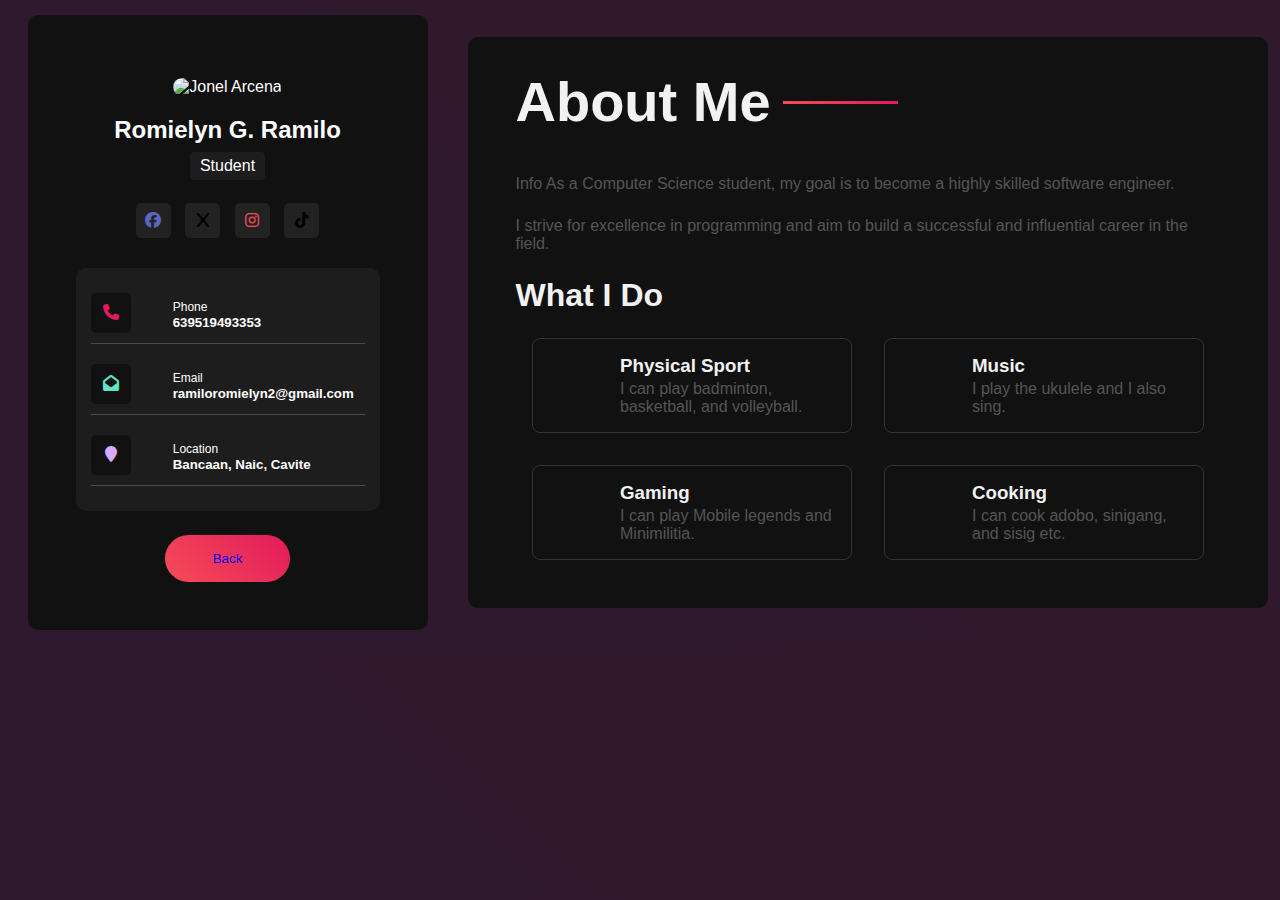
==== Romi.html @ 1d6df545 "Add files via upload" ====
<!DOCTYPE html>
<html lang="en">
<head>
    <meta charset="UTF-8">
    <meta name="viewport" content="width=device-width, initial-scale=1.0">
    <title>Romielyn G. Ramilo</title>
    <link rel="stylesheet" href="style.css">
    <link rel="stylesheet" href="https://cdnjs.cloudflare.com/ajax/libs/font-awesome/6.2.1/css/all.min.css">
</head>
<body>
    <div class="container">
        <div class="profile-card">
            <div class="profile-pic">
                <img src="Images/Romi.jpg" alt="Jonel Arcena">
            </div>
            <div class="profile-details">
                <div class="intro">
                    <h2>Romielyn G. Ramilo</h2>
                    <h4>Student</h4>
                    <div class="social">
                        <a href="https://www.facebook.com/romielyn.ramilo.17?mibextid=wwXIfr&rdid=5JtHAMn1LU031Cnv&share_url=https%3A%2F%2Fwww.facebook.com%2Fshare%2F1PYyDo4wPf%2F%3Fmibextid%3DwwXIfr#"><i class="fab fa-facebook" style="color: var(--blue);"></i></a>
                        <a href="https://x.com/i/flow/login?redirect_after_login=%2Fhome"><i class="fab fa-x" style="color: var(--black);"></i></a>
                        <a href="https://www.instagram.com/rmlmiel_/?igsh=bGR3a2cxZXF5dmYx&utm_source=qr&fbclid=IwY2xjawIDHqhleHRuA2FlbQIxMAABHfQ9GKLF3Fr39RYTb4Jhc5SPq8omBN19Lx5Smb1eCOWukV5GcTwfj6KSmA_aem_MVSkvGu_kiM0mV8dJO8axw#"><i class="fab fa-instagram" style="color: var(--dark-pink);"></i></a>
                        <a href="https://www.tiktok.com/@romieeeee_lyn?_t=ZS-8tOB8odOx0v&_r=1&fbclid=IwY2xjawIDHsBleHRuA2FlbQIxMAABHXsabgALaBGt94syJW2rWQiRvza4pyMsqK9WGlms3MJlBwgHMAInbOsmIg_aem_fh9WurIO9npz2pMNmNOIDg"><i class="fab fa-tiktok" style="color: var(--black);"></i></a>
                    </div>
                </div>
                <div class="contact-info">
                    <div class="row">
                        <div class="icon">
                            <i class="fa fa-phone" style="color: var(--dark-magenta);"></i>
                        </div>
                        <div class="content">
                            <span>Phone</span>
                            <h5>639519493353</h5>
                        </div>
                    </div>

                    <div class="row">
                        <div class="icon">
                            <i class="fa fa-envelope-open" style="color: var(--light-green);"></i>
                        </div>
                        <div class="content">
                            <span>Email</span>
                            <h5>ramiloromielyn2@gmail.com</h5>
                        </div>
                    </div>

                    <div class="row">
                        <div class="icon">
                            <i class="fa fa-map-marker" style="color: var(--light-purple);"></i>
                        </div>
                        <div class="content">
                            <span>Location</span>
                            <h5>Bancaan, Naic, Cavite</h5>
                        </div>
                    </div>

                </div>
                <button class="Back-btn"><a href="index.html">Back</a></button>
            </div>
        </div>

        <div class="about">
            <h1>About Me</h1>
            <p>Info As a Computer Science student, my goal is to become a highly skilled software engineer. 

            </p>

            <p>
                I strive for excellence in programming and aim to build a successful and influential career in the field.
            </p>
            <h2>What I Do <!DOCTYPE html></h2>
            <div class="work">
                <div class="workbox">
                    <div class="icon">
                        <img src="Images/PS.jpg" alt="">
                    </div>
                    <div class="desc">
                        <h3>Physical Sport</h3>
                        <p>I can play badminton, basketball, and volleyball.</p>
                    </div>
                </div>

                <div class="workbox">
                    <div class="icon">
                        <img src="Images/Music.jpg" alt="">
                    </div>
                    <div class="desc">
                        <h3>Music</h3>
                        <p> I play the ukulele and I also sing.</p>
                    </div>
                </div>

                <div class="workbox">
                    <div class="icon">
                        <img src="Images/Gaming.jpg" alt="">
                    </div>
                    <div class="desc">
                        <h3>Gaming</h3>
                        <p>I can play Mobile legends and Minimilitia.</p>
                    </div>
                </div>

                <div class="workbox">
                    <div class="icon">
                        <img src="Images/Cooking.png" alt="">
                    </div>
                    <div class="desc">
                        <h3>Cooking</h3>
                        <p>I can cook adobo, sinigang, and sisig etc.</p>
                    </div>
                </div>
            </div>
        </div>
    </div>
    
</body>
</html>
---- style.css ----
:root{
    --purple:#2F192E;
    --purple-light:#30192d;
    --dark-blue:#012677;
    --blue:#5c65c0;
    --skyblue:#00b4fc;
    --light-blue:#005bc5;
    --dark-pink:#f64c57;
    --dark-magenta:#e21b5a;
    --light-green:#61e2c2;
    --light-purple:#d9abff;
    --black:#000000;
}
*{
    box-sizing: border-box;
    padding: 0;
    margin: 0;
    text-decoration: none;
    font-family: poppins,sans-serif;
}
body{
    background: linear-gradient(45deg, var(--purple),var(--purple-light));
}
.container{
    display: flex;
    justify-content: space-around;
    align-items: center;
    min-height: 100%;
    width: 100%;
    flex-wrap: wrap;
    position: relative;
}
.profile-card{
    background: #111;
    width: 400px;
    padding: 3rem;
    border-radius: 10px;
    min-height: 400px;
    position: relative;
    color: #fff;
    margin: 15px;
    display: flex;
    justify-content: space-between;
    align-items: center;
    flex-direction: column;
}
.profile-card .profile-pic{
    margin-top: 15px;
    overflow: hidden;
}
.profile-card .profile-pic img{
    border-radius: 10px;
    width: 250px;
}
.profile-card .profile-details{
    display: flex;
    flex-direction: column;
    justify-content: flex-start;
    align-items: center;
    width: 100%;
}
.profile-details .intro{
    display: flex;
    justify-content: center;
    align-items: center;
    flex-direction: column;
}
.profile-details .intro h2{
    margin-top: 20px;
}
.profile-details .intro h4{
    background: #1d1d1d;
    font-weight: 400;
    border-radius: 4px;
    padding: 5px 10px;
    margin: 8px;
}
.profile-details .intro .social{
    margin-top: 10px;
    margin-bottom: 25px;
}
.profile-details .intro .social i{
    color: #ddd;
    font-size: 16px;
    background-color: #222;
    margin: 5px;
    height: 35px;
    width: 35px;
    line-height: 35px;
    text-align: center;
    border-radius: 5px;
    transition: 0.5s;
}
.profile-details .intro .social i:hover{
    transform: scale(1.2);
    border: 1px solid rgba(255, 255, 255, 0.3);
}
.profile-card .contact-info{
    background-color: #1d1d1d;
    padding: 15px;
    border-radius: 10px;
    width: 100%;
}
.profile-details .contact-info .row{
    display: flex;
    justify-content: space-between;
    align-items: center;
    border-bottom: 1px solid rgba(255, 255, 255, 0.2);
    padding: 10px 0;
    margin-bottom: 10px;
}
.contact-info .row .icon{
    height: 40px;
    width: 40px;
    line-height: 40px;
    border-radius: 5px;
    background-color: #111;
    text-align: center;
    color: #fff;
    transition: 0.5s;
}
.row .icon:hover{
    transform: scale(1.2);
    border: 1px solid rgba(255, 255, 255, 0.1);
}
.row .content{
    min-width: 70%;
}
.row .content span{
    font-size: 12px;
}
.Back-btn{
    background: linear-gradient(45deg, #f64c57,#e21b5a);
    color: #fff;
    padding: 1rem 3rem;
    border-radius: 30px;
    margin-top: 1.5rem;
    border: none;
}
.about{
    background-color: #111;
    max-width: 800px;
    padding: 2rem 3rem;
    border-radius: 10px;
}
.about h1{
    color: #f2f2f2;
    margin-bottom: 1.1rem;
    position: relative;
    display: inline-block;
    font-size: 3.5rem;
}
.about h1::after{
    position: absolute;
    content: "";
    top: 50%;
    right: -50%;
    width: 45%;
    height: 3px;
    background: linear-gradient(45deg, #f64c57,#e21b5a);
}
.about h2{
    color: #f2f2f2;
    font-size: 2rem;
    margin: 0.5rem 0;
}
.about p{
    color: #555;
    margin: 1.5rem 0;
}
.about .work{
    display: grid;
    grid-template-columns: 1fr 1fr;
    grid-template-rows: auto;
}
.work .workbox{
    display: flex;
    justify-content: space-between;
    border-radius: 8px;
    border: 1px solid #333;
    padding: 1rem;
    margin: 1rem;
}
.work .workbox .desc{
    width: 75%;
    color: #555;
}
.work .workbox .desc h3{
    color: #f2f2f2;
    margin-bottom: 3px;
}
.work .workbox .desc p{
    margin: 0px;
}

@media(max-width:768px)
{
    .about{
        width: 1005;
        max-width: 400px;
        padding: 1rem;
        margin: 1rem;
    }
    .about h1{
        font-size: 2.2rem;
    }
    .about .work{
        grid-template-columns: repeat(1.1fr);
        grid-template-rows: repeat(4,auto);
    }
}
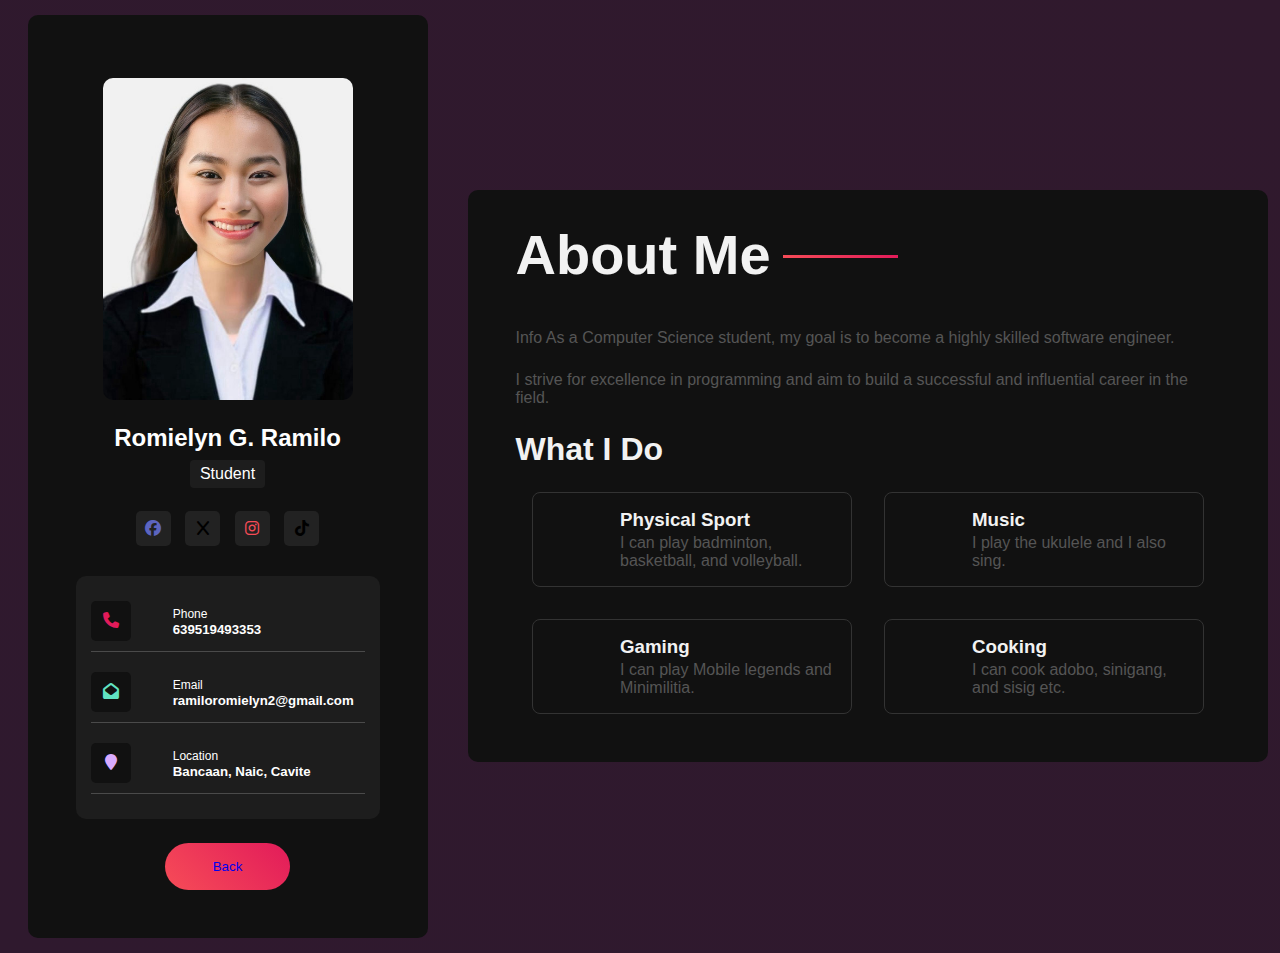
==== commit d8802cd1: "Update Romi.html" ====
--- a/Romi.html
+++ b/Romi.html
@@ -11,7 +11,7 @@
     <div class="container">
         <div class="profile-card">
             <div class="profile-pic">
-                <img src="Images/Romi.jpg" alt="Jonel Arcena">
+                <img src="Romi.jpg" alt="Jonel Arcena">
             </div>
             <div class="profile-details">
                 <div class="intro">
@@ -115,4 +115,4 @@
     </div>
     
 </body>
-</html>+</html>
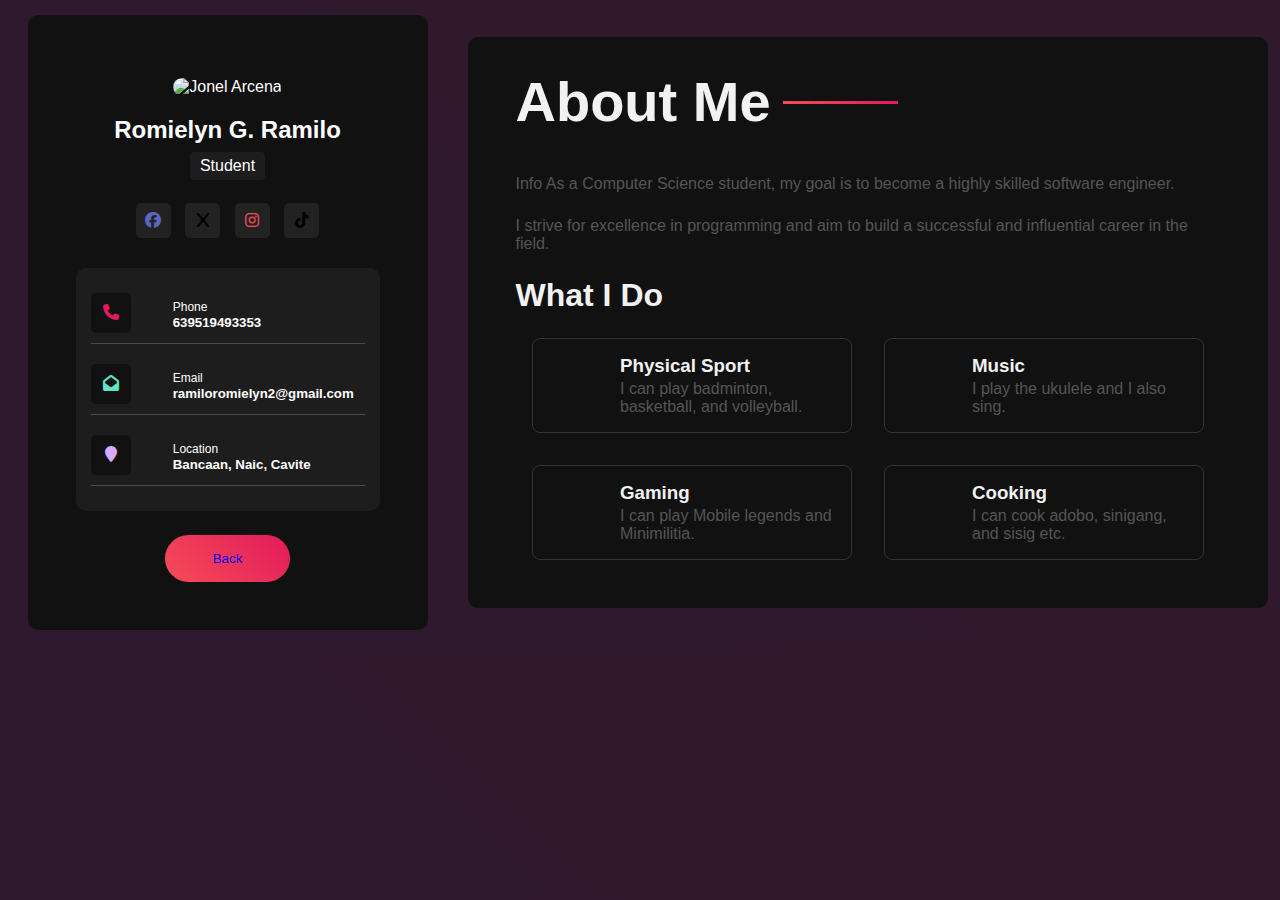
==== commit 8a02d6ca: "Update Romi.html" ====
--- a/Romi.html
+++ b/Romi.html
@@ -11,7 +11,7 @@
     <div class="container">
         <div class="profile-card">
             <div class="profile-pic">
-                <img src="Romi.jpg" alt="Jonel Arcena">
+                <img src="Images/Romi.jpg" alt="Jonel Arcena">
             </div>
             <div class="profile-details">
                 <div class="intro">
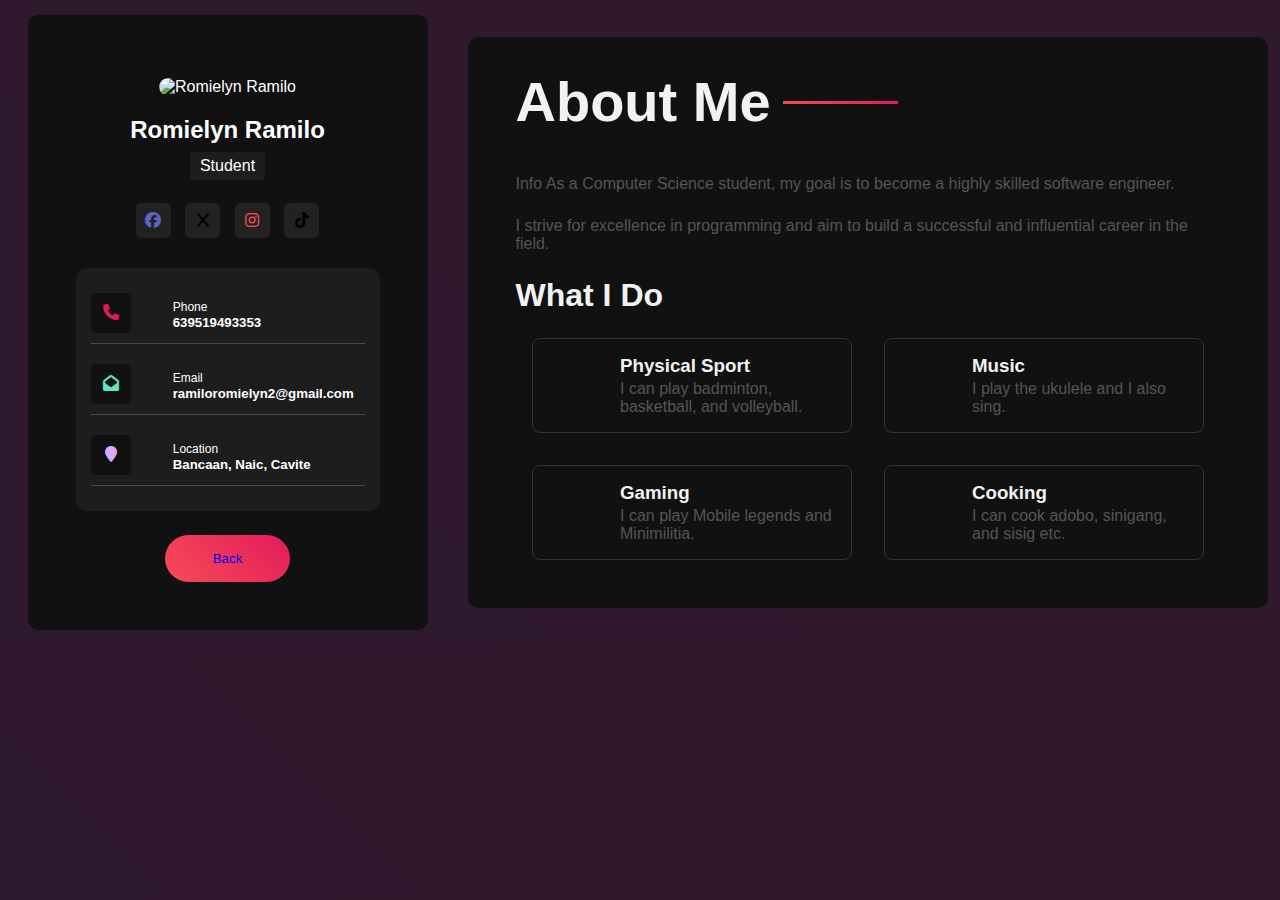
==== commit 380a6282: "Add files via upload" ====
--- a/Romi.html
+++ b/Romi.html
@@ -11,11 +11,11 @@
     <div class="container">
         <div class="profile-card">
             <div class="profile-pic">
-                <img src="Images/Romi.jpg" alt="Jonel Arcena">
+                <img src="Images/Romi.jpg" alt="Romielyn Ramilo">
             </div>
             <div class="profile-details">
                 <div class="intro">
-                    <h2>Romielyn G. Ramilo</h2>
+                    <h2>Romielyn Ramilo</h2>
                     <h4>Student</h4>
                     <div class="social">
                         <a href="https://www.facebook.com/romielyn.ramilo.17?mibextid=wwXIfr&rdid=5JtHAMn1LU031Cnv&share_url=https%3A%2F%2Fwww.facebook.com%2Fshare%2F1PYyDo4wPf%2F%3Fmibextid%3DwwXIfr#"><i class="fab fa-facebook" style="color: var(--blue);"></i></a>
@@ -115,4 +115,4 @@
     </div>
     
 </body>
-</html>
+</html>